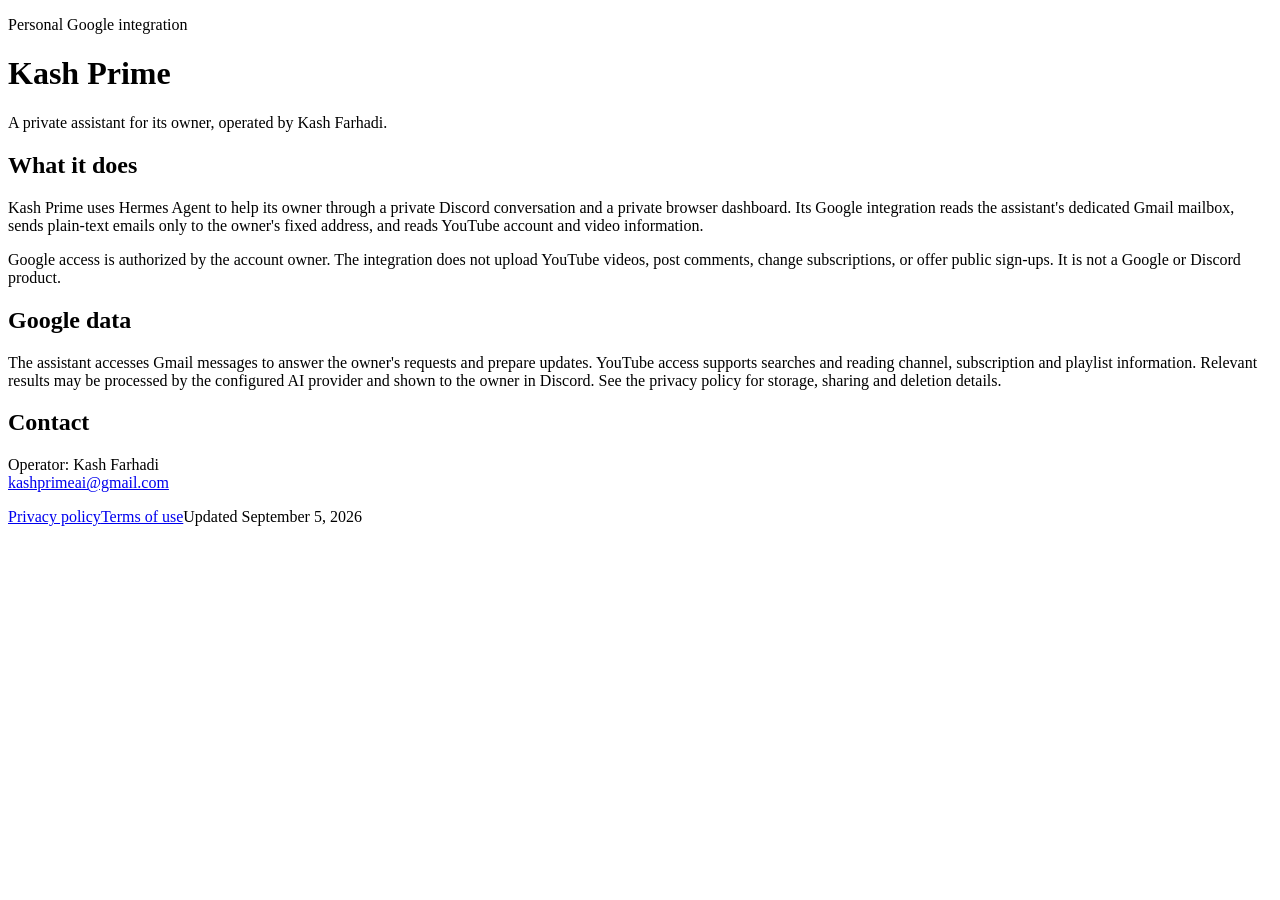
==== index.html @ b1ae5a6b "Publish Kash Prime informational website" ====
<!doctype html>
<html lang="en"><head><meta charset="utf-8"><meta name="viewport" content="width=device-width,initial-scale=1"><link rel="icon" href="data:,">
<title>Kash Prime — Private personal assistant</title><link rel="stylesheet" href="style.css"></head><body><main><p class="eyebrow">Personal Google integration</p><h1>Kash Prime</h1><p class="lead">A private assistant for its owner, operated by Kash Farhadi.</p><section><h2>What it does</h2><p>Kash Prime uses Hermes Agent to help its owner through a private Discord conversation and a private browser dashboard. Its Google integration reads the assistant's dedicated Gmail mailbox, sends plain-text emails only to the owner's fixed address, and reads YouTube account and video information.</p><p>Google access is authorized by the account owner. The integration does not upload YouTube videos, post comments, change subscriptions, or offer public sign-ups. It is not a Google or Discord product.</p></section><section><h2>Google data</h2><p>The assistant accesses Gmail messages to answer the owner's requests and prepare updates. YouTube access supports searches and reading channel, subscription and playlist information. Relevant results may be processed by the configured AI provider and shown to the owner in Discord. See the privacy policy for storage, sharing and deletion details.</p></section><section><h2>Contact</h2><p>Operator: Kash Farhadi<br><a href="mailto:kashprimeai@gmail.com">kashprimeai@gmail.com</a></p></section><footer><a href="privacy.html">Privacy policy</a><a href="terms.html">Terms of use</a><span>Updated September 5, 2026</span></footer></main></body></html>
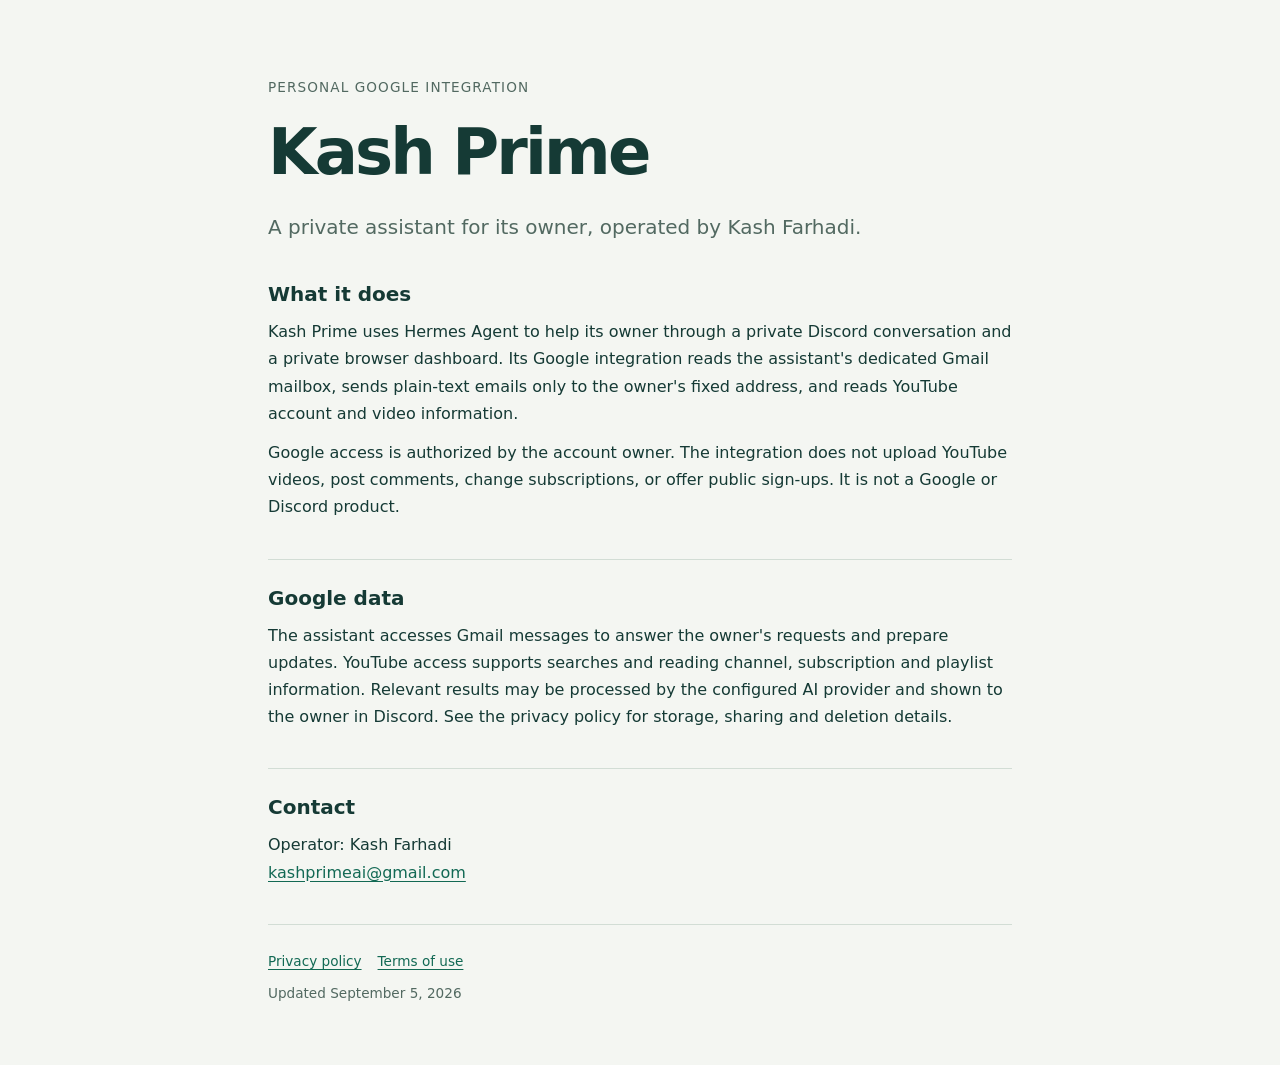
==== commit 35b4f5e9: "Add Google site ownership verification tag" ====
--- a/index.html
+++ b/index.html
@@ -1,3 +1,3 @@
 <!doctype html>
-<html lang="en"><head><meta charset="utf-8"><meta name="viewport" content="width=device-width,initial-scale=1"><link rel="icon" href="data:,">
+<html lang="en"><head><meta name="google-site-verification" content="f5UJbDK33wIDkh_-L3ox3m5v2erlwWOUE9wAzXNJI8I" /><meta charset="utf-8"><meta name="viewport" content="width=device-width,initial-scale=1"><link rel="icon" href="data:,">
 <title>Kash Prime — Private personal assistant</title><link rel="stylesheet" href="style.css"></head><body><main><p class="eyebrow">Personal Google integration</p><h1>Kash Prime</h1><p class="lead">A private assistant for its owner, operated by Kash Farhadi.</p><section><h2>What it does</h2><p>Kash Prime uses Hermes Agent to help its owner through a private Discord conversation and a private browser dashboard. Its Google integration reads the assistant's dedicated Gmail mailbox, sends plain-text emails only to the owner's fixed address, and reads YouTube account and video information.</p><p>Google access is authorized by the account owner. The integration does not upload YouTube videos, post comments, change subscriptions, or offer public sign-ups. It is not a Google or Discord product.</p></section><section><h2>Google data</h2><p>The assistant accesses Gmail messages to answer the owner's requests and prepare updates. YouTube access supports searches and reading channel, subscription and playlist information. Relevant results may be processed by the configured AI provider and shown to the owner in Discord. See the privacy policy for storage, sharing and deletion details.</p></section><section><h2>Contact</h2><p>Operator: Kash Farhadi<br><a href="mailto:kashprimeai@gmail.com">kashprimeai@gmail.com</a></p></section><footer><a href="privacy.html">Privacy policy</a><a href="terms.html">Terms of use</a><span>Updated September 5, 2026</span></footer></main></body></html>
--- a/style.css
+++ b/style.css
@@ -0,0 +1 @@
+:root{color-scheme:light;font-family:system-ui,-apple-system,BlinkMacSystemFont,"Segoe UI",sans-serif;color:#153a35;background:#f4f6f2}*{box-sizing:border-box}body{margin:0}main{max-width:800px;margin:0 auto;padding:64px 28px}h1{font-size:clamp(2.5rem,6vw,4rem);line-height:1.05;letter-spacing:-.045em;margin:20px 0 24px}h2{font-size:1.25rem;margin:0 0 12px}p{line-height:1.7;margin:12px 0}.eyebrow{font-size:.85rem;letter-spacing:.08em;text-transform:uppercase;color:#526961}.lead{font-size:1.25rem;color:#526961}section{padding:26px 0;border-bottom:1px solid #d2ddd5}a{color:#126954;text-underline-offset:3px}a:focus-visible{outline:3px solid #be7723;outline-offset:4px}footer{display:flex;flex-wrap:wrap;gap:16px;padding-top:28px;font-size:.85rem;color:#526961}footer span{flex-basis:100%}@media(max-width:480px){main{padding:32px 20px}}
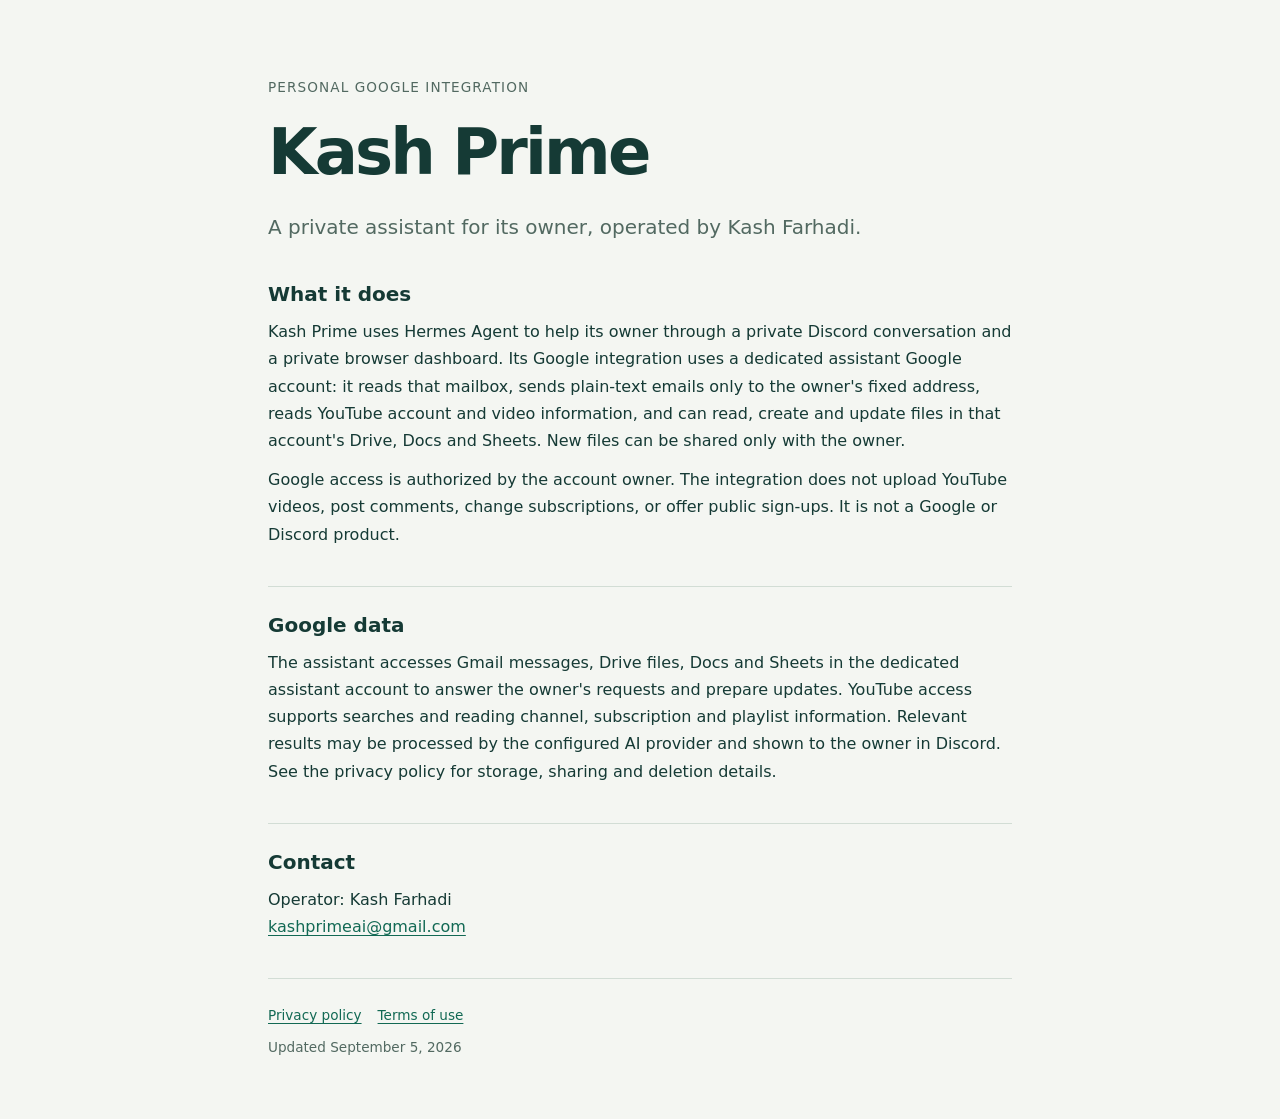
==== commit 24de8ad4: "Disclose Drive, Docs and Sheets access Update the public homepage, privacy policy and terms so they " ====
--- a/index.html
+++ b/index.html
@@ -1,3 +1,3 @@
 <!doctype html>
 <html lang="en"><head><meta name="google-site-verification" content="f5UJbDK33wIDkh_-L3ox3m5v2erlwWOUE9wAzXNJI8I" /><meta charset="utf-8"><meta name="viewport" content="width=device-width,initial-scale=1"><link rel="icon" href="data:,">
-<title>Kash Prime — Private personal assistant</title><link rel="stylesheet" href="style.css"></head><body><main><p class="eyebrow">Personal Google integration</p><h1>Kash Prime</h1><p class="lead">A private assistant for its owner, operated by Kash Farhadi.</p><section><h2>What it does</h2><p>Kash Prime uses Hermes Agent to help its owner through a private Discord conversation and a private browser dashboard. Its Google integration reads the assistant's dedicated Gmail mailbox, sends plain-text emails only to the owner's fixed address, and reads YouTube account and video information.</p><p>Google access is authorized by the account owner. The integration does not upload YouTube videos, post comments, change subscriptions, or offer public sign-ups. It is not a Google or Discord product.</p></section><section><h2>Google data</h2><p>The assistant accesses Gmail messages to answer the owner's requests and prepare updates. YouTube access supports searches and reading channel, subscription and playlist information. Relevant results may be processed by the configured AI provider and shown to the owner in Discord. See the privacy policy for storage, sharing and deletion details.</p></section><section><h2>Contact</h2><p>Operator: Kash Farhadi<br><a href="mailto:kashprimeai@gmail.com">kashprimeai@gmail.com</a></p></section><footer><a href="privacy.html">Privacy policy</a><a href="terms.html">Terms of use</a><span>Updated September 5, 2026</span></footer></main></body></html>
+<title>Kash Prime — Private personal assistant</title><link rel="stylesheet" href="style.css"></head><body><main><p class="eyebrow">Personal Google integration</p><h1>Kash Prime</h1><p class="lead">A private assistant for its owner, operated by Kash Farhadi.</p><section><h2>What it does</h2><p>Kash Prime uses Hermes Agent to help its owner through a private Discord conversation and a private browser dashboard. Its Google integration uses a dedicated assistant Google account: it reads that mailbox, sends plain-text emails only to the owner's fixed address, reads YouTube account and video information, and can read, create and update files in that account's Drive, Docs and Sheets. New files can be shared only with the owner.</p><p>Google access is authorized by the account owner. The integration does not upload YouTube videos, post comments, change subscriptions, or offer public sign-ups. It is not a Google or Discord product.</p></section><section><h2>Google data</h2><p>The assistant accesses Gmail messages, Drive files, Docs and Sheets in the dedicated assistant account to answer the owner's requests and prepare updates. YouTube access supports searches and reading channel, subscription and playlist information. Relevant results may be processed by the configured AI provider and shown to the owner in Discord. See the privacy policy for storage, sharing and deletion details.</p></section><section><h2>Contact</h2><p>Operator: Kash Farhadi<br><a href="mailto:kashprimeai@gmail.com">kashprimeai@gmail.com</a></p></section><footer><a href="privacy.html">Privacy policy</a><a href="terms.html">Terms of use</a><span>Updated September 5, 2026</span></footer></main></body></html>
